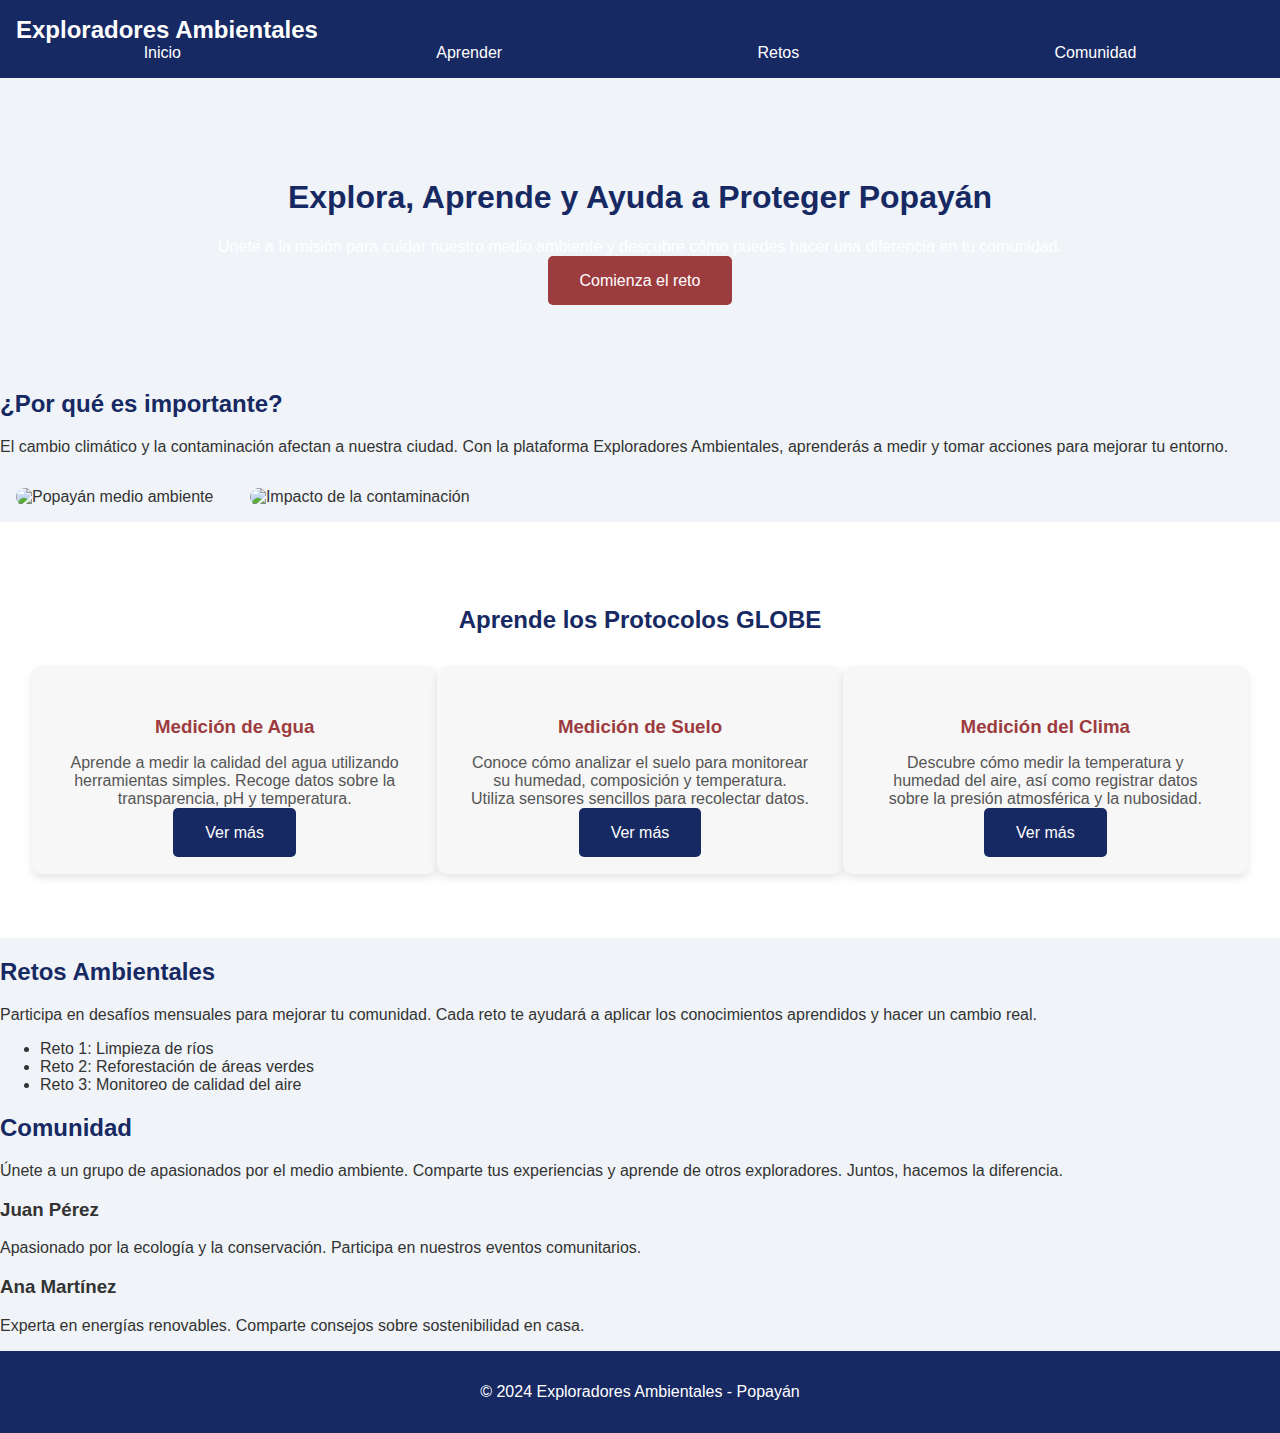
==== index.html @ 4fd50784 "Initial commit" ====
<!DOCTYPE html>
<html lang="es">
<head>
    <meta charset="UTF-8">
    <meta name="viewport" content="width=device-width, initial-scale=1.0">
    <meta name="description" content="Exploradores Ambientales - Ayuda a proteger el medio ambiente en Popayán">
    <title>Exploradores Ambientales</title>
    <link rel="stylesheet" href="styles.css">
</head>
<body>
    <header>
        <nav>
            <div class="logo">Exploradores Ambientales</div>
            <ul>
                <li><a href="#home">Inicio</a></li>
                <li><a href="#learn">Aprender</a></li>
                <li><a href="#challenges">Retos</a></li>
                <li><a href="#community">Comunidad</a></li>
            </ul>
        </nav>
    </header>

    <section id="home">
        <div class="hero">
            <h1>Explora, Aprende y Ayuda a Proteger Popayán</h1>
            <p>Únete a la misión para cuidar nuestro medio ambiente y descubre cómo puedes hacer una diferencia en tu comunidad.</p>
            <a href="#learn" class="cta-btn">Comienza el reto</a>
        </div>
    </section>

    <section id="about">
        <h2>¿Por qué es importante?</h2>
        <p>El cambio climático y la contaminación afectan a nuestra ciudad. Con la plataforma Exploradores Ambientales, aprenderás a medir y tomar acciones para mejorar tu entorno.</p>
        <div class="infographics">
            <img src="img/popayan.jpg" alt="Popayán medio ambiente">
            <img src="img/contaminacion.jpg" alt="Impacto de la contaminación">
        </div>
    </section>

    <section id="learn">
        <h2>Aprende los Protocolos GLOBE</h2>
        <div class="protocolos-container">
            <div class="protocolo-card">
                <h3>Medición de Agua</h3>
                <p>Aprende a medir la calidad del agua utilizando herramientas simples. Recoge datos sobre la transparencia, pH y temperatura.</p>
                <a href="#water" class="cta-btn">Ver más</a>
            </div>
            <div class="protocolo-card">
                <h3>Medición de Suelo</h3>
                <p>Conoce cómo analizar el suelo para monitorear su humedad, composición y temperatura. Utiliza sensores sencillos para recolectar datos.</p>
                <a href="#soil" class="cta-btn">Ver más</a>
            </div>
            <div class="protocolo-card">
                <h3>Medición del Clima</h3>
                <p>Descubre cómo medir la temperatura y humedad del aire, así como registrar datos sobre la presión atmosférica y la nubosidad.</p>
                <a href="#clima" class="cta-btn">Ver más</a>
            </div>
        </div>
    </section>

    <section id="challenges">
        <h2>Retos Ambientales</h2>
        <p>Participa en desafíos mensuales para mejorar tu comunidad. Cada reto te ayudará a aplicar los conocimientos aprendidos y hacer un cambio real.</p>
        <ul>
            <li>Reto 1: Limpieza de ríos</li>
            <li>Reto 2: Reforestación de áreas verdes</li>
            <li>Reto 3: Monitoreo de calidad del aire</li>
        </ul>
    </section>

    <section id="community">
        <h2>Comunidad</h2>
        <p>Únete a un grupo de apasionados por el medio ambiente. Comparte tus experiencias y aprende de otros exploradores. Juntos, hacemos la diferencia.</p>
        <div class="community-container">
            <div class="community-member">
                <h3>Juan Pérez</h3>
                <p>Apasionado por la ecología y la conservación. Participa en nuestros eventos comunitarios.</p>
            </div>
            <div class="community-member">
                <h3>Ana Martínez</h3>
                <p>Experta en energías renovables. Comparte consejos sobre sostenibilidad en casa.</p>
            </div>
        </div>
    </section>

    <footer>
        <p>&copy; 2024 Exploradores Ambientales - Popayán</p>
    </footer>
</body>
</html>
---- styles.css ----
body {
    font-family: Arial, sans-serif;
    margin: 0;
    padding: 0;
    background-color: #f0f4f8;
    color: #333;
}

header {
    background-color: #172963;
    color: white;
    padding: 1rem;
}

nav ul {
    list-style-type: none;
    margin: 0;
    padding: 0;
    display: flex;
    justify-content: space-around;
}

nav a {
    color: white;
    text-decoration: none;
}

.logo {
    font-size: 1.5rem;
    font-weight: bold;
}

.hero {
    background-image: url('img/hero-bg.jpg');
    background-size: cover;
    color: white;
    text-align: center;
    padding: 5rem 2rem;
}

.cta-btn {
    background-color: #9d3c3f;
    color: white;
    padding: 1rem 2rem;
    text-decoration: none;
    border-radius: 5px;
}

.cta-btn:hover {
    background-color: #e74c3c;
}

h1, h2 {
    color: #172963;
}

.infographics img {
    max-width: 45%;
    margin: 1rem;
    border-radius: 10px;
}

footer {
    background-color: #172963;
    color: white;
    text-align: center;
    padding: 1rem 0;
}

#learn {
    padding: 4rem 2rem;
    background-color: #fff;
    text-align: center;
}

.protocolos-container {
    display: flex;
    justify-content: space-around;
    margin-top: 2rem;
}

.protocolo-card {
    background-color: #f7f7f7;
    padding: 2rem;
    border-radius: 10px;
    box-shadow: 0 4px 8px rgba(0, 0, 0, 0.1);
    width: 30%;
}

.protocolo-card h3 {
    color: #9d3c3f;
    margin-bottom: 1rem;
}

.protocolo-card p {
    color: #555;
}

.protocolo-card .cta-btn {
    margin-top: 1rem;
    background-color: #172963;
}
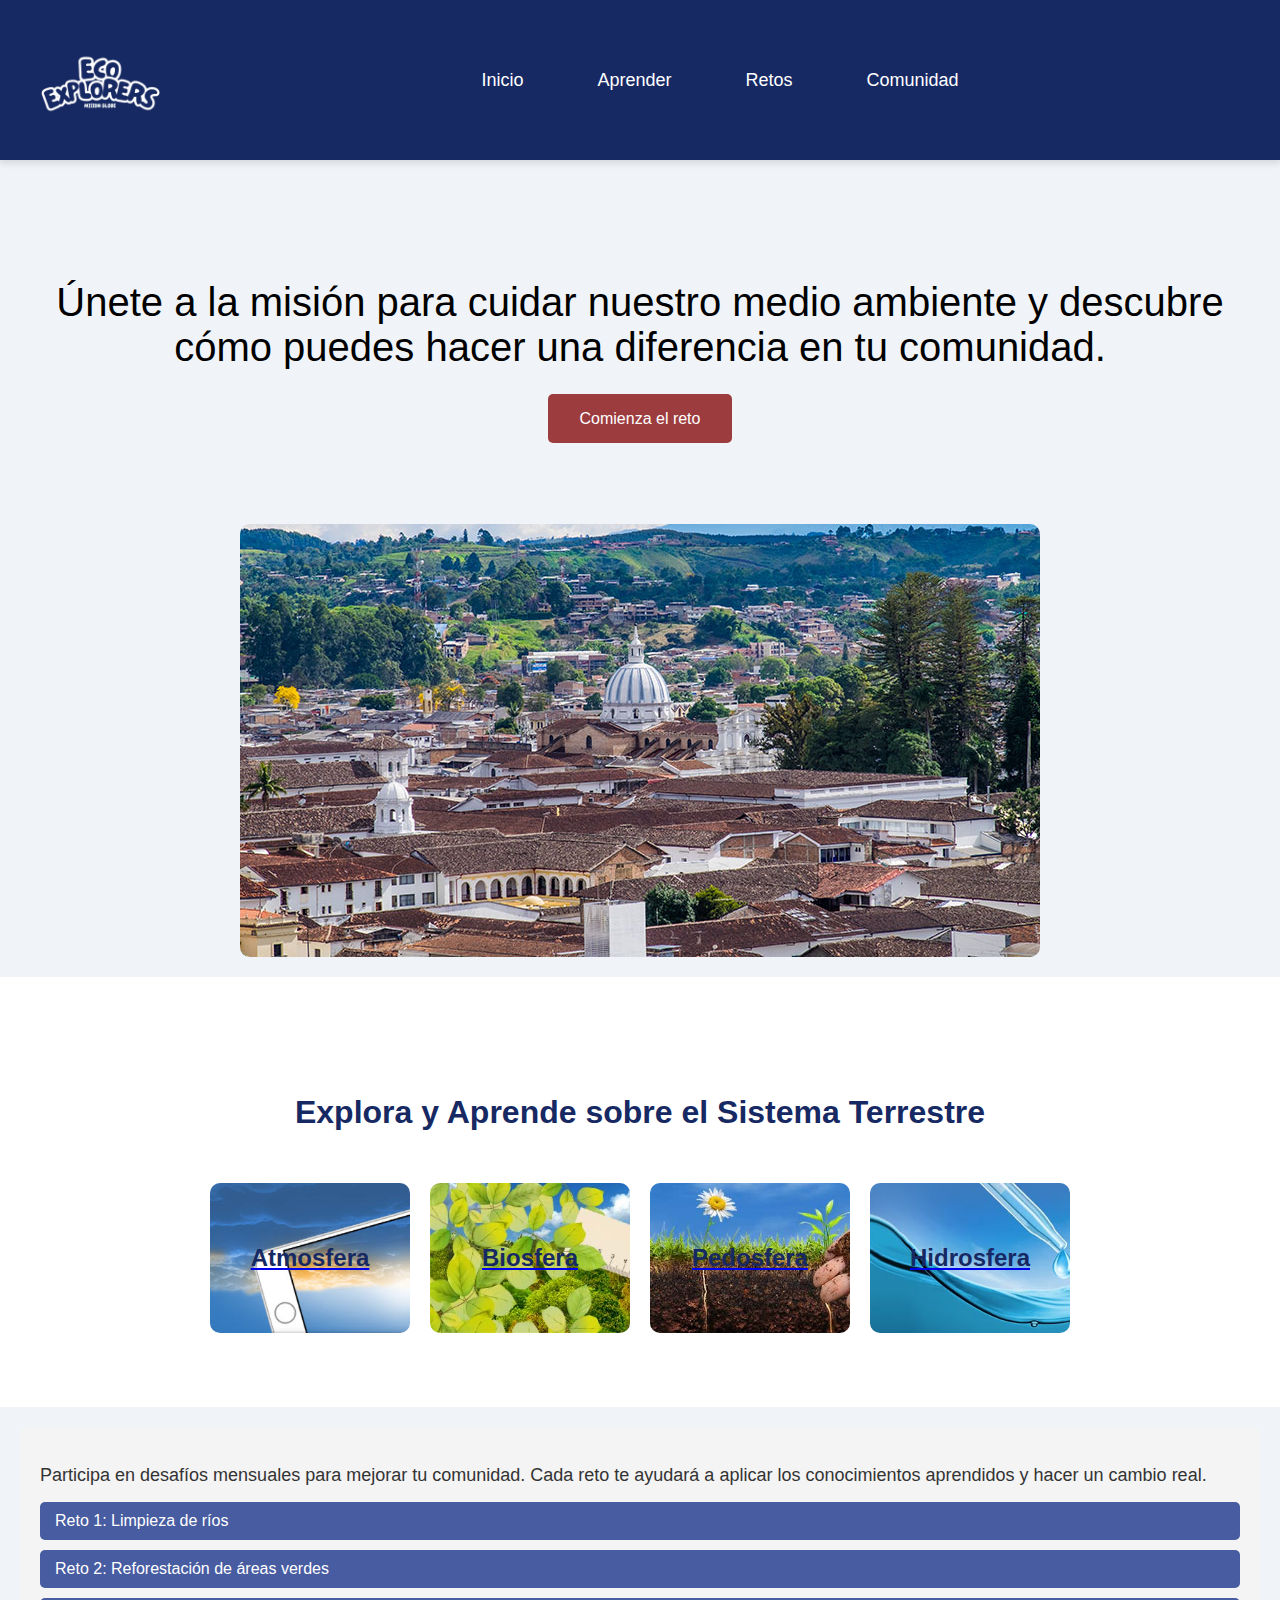
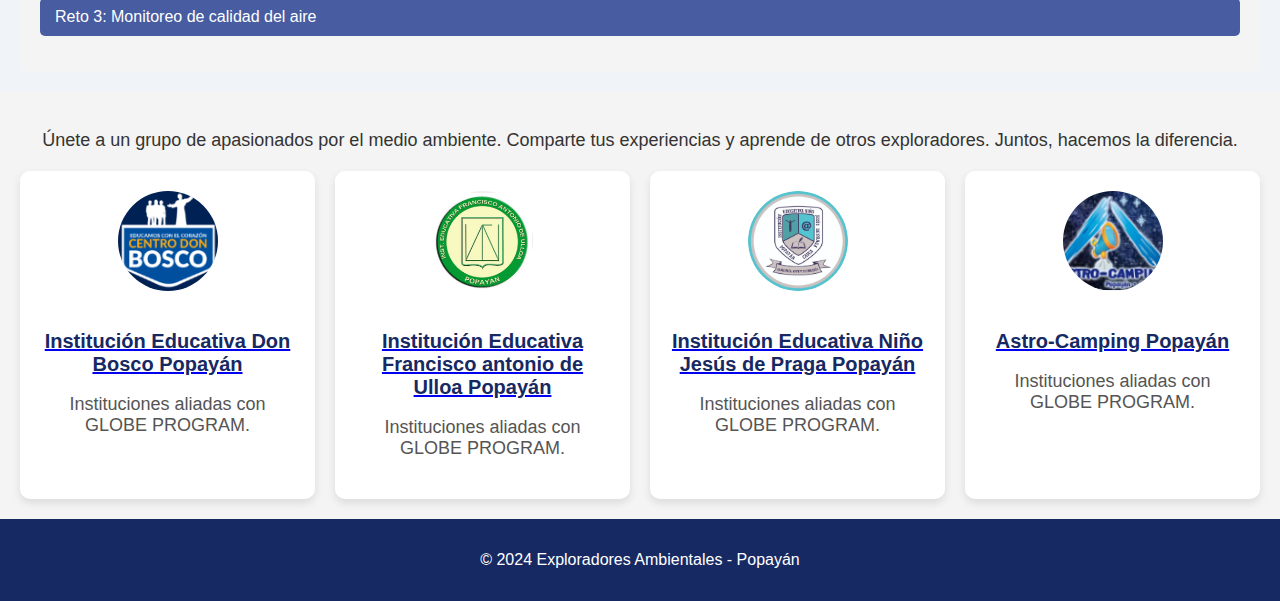
==== commit 3b068dbd: "primera carga proyecto" ====
--- a/index.html
+++ b/index.html
@@ -9,8 +9,8 @@
 </head>
 <body>
     <header>
+        <img id="logoEco" src="images/logo_ECO.png">
         <nav>
-            <div class="logo">Exploradores Ambientales</div>
             <ul>
                 <li><a href="#home">Inicio</a></li>
                 <li><a href="#learn">Aprender</a></li>
@@ -19,47 +19,51 @@
             </ul>
         </nav>
     </header>
+    
 
     <section id="home">
         <div class="hero">
-            <h1>Explora, Aprende y Ayuda a Proteger Popayán</h1>
-            <p>Únete a la misión para cuidar nuestro medio ambiente y descubre cómo puedes hacer una diferencia en tu comunidad.</p>
-            <a href="#learn" class="cta-btn">Comienza el reto</a>
+            <p id="pepe">Únete a la misión para cuidar nuestro medio ambiente y descubre cómo puedes hacer una diferencia en tu comunidad.</p>
+            <a href="html/login.html" class="cta-btn">Comienza el reto</a>
         </div>
     </section>
 
     <section id="about">
-        <h2>¿Por qué es importante?</h2>
-        <p>El cambio climático y la contaminación afectan a nuestra ciudad. Con la plataforma Exploradores Ambientales, aprenderás a medir y tomar acciones para mejorar tu entorno.</p>
         <div class="infographics">
-            <img src="img/popayan.jpg" alt="Popayán medio ambiente">
-            <img src="img/contaminacion.jpg" alt="Impacto de la contaminación">
+            <img src="images/popayan.jpg" alt="Popayán medio ambiente">
         </div>
     </section>
 
     <section id="learn">
-        <h2>Aprende los Protocolos GLOBE</h2>
         <div class="protocolos-container">
-            <div class="protocolo-card">
-                <h3>Medición de Agua</h3>
-                <p>Aprende a medir la calidad del agua utilizando herramientas simples. Recoge datos sobre la transparencia, pH y temperatura.</p>
-                <a href="#water" class="cta-btn">Ver más</a>
-            </div>
-            <div class="protocolo-card">
-                <h3>Medición de Suelo</h3>
-                <p>Conoce cómo analizar el suelo para monitorear su humedad, composición y temperatura. Utiliza sensores sencillos para recolectar datos.</p>
-                <a href="#soil" class="cta-btn">Ver más</a>
-            </div>
-            <div class="protocolo-card">
-                <h3>Medición del Clima</h3>
-                <p>Descubre cómo medir la temperatura y humedad del aire, así como registrar datos sobre la presión atmosférica y la nubosidad.</p>
-                <a href="#clima" class="cta-btn">Ver más</a>
+            <h1>Explora y Aprende sobre el Sistema Terrestre</h1>
+            <div class="ecosystem">
+                <a href="https://www.globe.gov/documents/348614/21e6c641-a471-4256-95ba-740743bb6fc3">
+                    <div class="ecosystem-box" id="atmosphere">
+                        <h2 id="atmo">Atmosfera</h2>
+                    </div>
+                </a>
+                <a href="https://www.globe.gov/documents/355050/0/Biosphere+Protocols+Introduction_PD.pdf/0860a5bc-e9d1-b3eb-6097-372c4770d498?t=1703613085970">
+                    <div class="ecosystem-box" id="biosphere">
+                        <h2 id="bio">Biosfera</h2>
+                    </div>
+                </a>
+                <a href="https://www.globe.gov/documents/352961/353769/Soil+protocols+Introduction.pdf/8de1fc2a-dc4e-41c5-a5d9-985865b0d67f?t=1638233015680">
+                    <div class="ecosystem-box" id="pedosphere">
+                        <h2 id="bio">Pedosfera</h2>
+                    </div>
+                </a>
+                <a href="https://www.globe.gov/documents/355050/0/Biosphere+Protocols+Introduction_PD.pdf/0860a5bc-e9d1-b3eb-6097-372c4770d498?t=1703613085970">
+                    <div class="ecosystem-box" id="hydrosphere">
+                        <h2 id="bio">Hidrosfera</h2>
+                    </div>
+                </a>
             </div>
         </div>
     </section>
 
     <section id="challenges">
-        <h2>Retos Ambientales</h2>
+        
         <p>Participa en desafíos mensuales para mejorar tu comunidad. Cada reto te ayudará a aplicar los conocimientos aprendidos y hacer un cambio real.</p>
         <ul>
             <li>Reto 1: Limpieza de ríos</li>
@@ -68,23 +72,71 @@
         </ul>
     </section>
 
+   
+
     <section id="community">
-        <h2>Comunidad</h2>
         <p>Únete a un grupo de apasionados por el medio ambiente. Comparte tus experiencias y aprende de otros exploradores. Juntos, hacemos la diferencia.</p>
+        
         <div class="community-container">
             <div class="community-member">
-                <h3>Juan Pérez</h3>
-                <p>Apasionado por la ecología y la conservación. Participa en nuestros eventos comunitarios.</p>
+                
+
+                <a href="https://www.globe.gov/web/instituci%C3%B3n-educativa-don-bosco-popay%C3%A1n">
+                    <div>
+                        <img src="images/logo_bosco.png" alt="Don bosco">
+                        <h3>Institución Educativa Don Bosco Popayán</h3>
+                       
+                    </div>
+                </a>
+                <p>Instituciones aliadas con GLOBE PROGRAM.</p>
             </div>
+            
             <div class="community-member">
-                <h3>Ana Martínez</h3>
-                <p>Experta en energías renovables. Comparte consejos sobre sostenibilidad en casa.</p>
+               
+                <a href="https://www.globe.gov/web/instituci%C3%B3n-educativa-francisco-antonio-de-ulloa">
+                    <div>
+                        <img src="images/logo_ulloa.PNG" alt="Ulloa">
+                        <h3>Institución Educativa Francisco antonio de Ulloa Popayán</h3>
+                        
+                    </div>
+                </a>
+                <p>Instituciones aliadas con GLOBE PROGRAM.</p>
+            </div>
+
+            <div class="community-member">
+               
+              
+                <a href="https://www.globe.gov/web/instituci%C3%B3n-educativa-ni%C3%B1o-jes%C3%BAs-de-praga-glidhd99">
+                    <div>
+                        <img src="images/logo_praga.jpeg" alt="Don bosco">
+                        <h3>Institución Educativa Niño Jesús de Praga Popayán</h3>
+                    </div>
+                </a>
+                <p>Instituciones aliadas con GLOBE PROGRAM.</p>
+            </div>
+
+            <div class="community-member">
+               
+               
+                <a href="https://www.globe.gov/web/astro-camping">
+                    <div>
+                        <img src="images/logo_astro.PNG" alt="Don bosco">
+                        <h3>Astro-Camping Popayán</h3>
+                    </div>
+                </a>
+                <p>Instituciones aliadas con GLOBE PROGRAM.</p>
             </div>
         </div>
     </section>
+    
+
+
+
 
     <footer>
         <p>&copy; 2024 Exploradores Ambientales - Popayán</p>
     </footer>
+
+    <script src="script.js"></script>
 </body>
 </html>
--- a/styles.css
+++ b/styles.css
@@ -7,9 +7,22 @@
 }
 
 header {
-    background-color: #172963;
-    color: white;
-    padding: 1rem;
+    background-color: #158b46;
+    color: white;
+    padding: 3rem;
+    min-height: 40px;
+    display: flex; /* Usar flexbox para el header */
+    justify-content: center; /* Centrar contenido horizontalmente */
+    align-items: center; /* Centrar verticalmente si hay más contenido */
+}
+
+nav {
+    width: 100%; /* Asegurar que el nav ocupa el 100% del ancho */
+}
+#logoEco{
+    height: 120px; /* Ajustar la altura del logo según sea necesario */
+    margin-left: 40px; /* Ajustar este valor para separar del borde izquierdo */
+    margin-right: auto; /* Empujar el logo hacia la derecha */
 }
 
 nav ul {
@@ -17,14 +30,30 @@
     margin: 0;
     padding: 0;
     display: flex;
-    justify-content: space-around;
-}
-
+    justify-content: center; /* Centrar los elementos dentro de ul */
+    align-items: center; /* Alinear verticalmente los elementos */
+}
+
+nav ul li {
+    margin: 0 15px; /* Ajustar márgenes según sea necesario */
+}
+
+#about {
+    text-align: center; /* Centrar horizontalmente el contenido */
+}
+
+.infographics img {
+    max-width: 100%; /* Hacer que la imagen sea responsiva */
+    height: auto; /* Mantener la proporción de la imagen */
+}
 nav a {
     color: white;
     text-decoration: none;
 }
-
+#pepe{
+    color: black;
+    font-size:2.5rem ;
+}
 .logo {
     font-size: 1.5rem;
     font-weight: bold;
@@ -55,7 +84,8 @@
 }
 
 .infographics img {
-    max-width: 45%;
+    max-width: 100%;
+    height: auto;
     margin: 1rem;
     border-radius: 10px;
 }
@@ -66,6 +96,7 @@
     text-align: center;
     padding: 1rem 0;
 }
+
 
 #learn {
     padding: 4rem 2rem;
@@ -75,29 +106,219 @@
 
 .protocolos-container {
     display: flex;
-    justify-content: space-around;
+    flex-direction: column;
+    align-items: center;
     margin-top: 2rem;
 }
 
-.protocolo-card {
-    background-color: #f7f7f7;
-    padding: 2rem;
+.ecosystem {
+    display: flex;
+    flex-wrap: wrap;
+    justify-content: center;
+    margin-top: 20px;
+}
+
+.ecosystem-box {
+    background-color: rgba(255, 255, 255, 0.8);
     border-radius: 10px;
-    box-shadow: 0 4px 8px rgba(0, 0, 0, 0.1);
-    width: 30%;
-}
-
-.protocolo-card h3 {
-    color: #9d3c3f;
-    margin-bottom: 1rem;
-}
-
-.protocolo-card p {
-    color: #555;
-}
-
-.protocolo-card .cta-btn {
-    margin-top: 1rem;
-    background-color: #172963;
-}
-
+    width: 200px;
+    height: 150px;
+    display: flex;
+    align-items: center;
+    justify-content: center;
+    margin: 10px;
+    text-align: center;
+    color: #333;
+    text-decoration: none;
+    transition: transform 0.3s;
+}
+
+.ecosystem-box:hover {
+    transform: scale(1.05);
+}
+
+#atmosphere {
+    background-image: url('images/collage_atmosphere.jpg');
+    background-size: cover;
+}
+
+#biosphere {
+    background-image: url('images/collage_biosphere.jpg');
+    background-size: cover;
+}
+
+#pedosphere {
+    background-image: url('images/collage_pedosphere.jpg');
+    background-size: cover;
+}
+
+#hydrosphere {
+    background-image: url('images/collage_hydrosphere.jpg');
+    background-size: cover;
+}
+
+
+/* Media Queries para responsividad */
+@media (max-width: 768px) {
+    nav ul {
+        flex-direction: column;
+        align-items: center;
+    }
+
+    .ecosystem {
+        flex-direction: column;
+    }
+
+    .ecosystem-box {
+        width: 90%;
+        margin: 10px 0;
+    }
+}
+
+@media (max-width: 480px) {
+    .hero {
+        padding: 3rem 1rem;
+    }
+
+    h1 {
+        font-size: 1.8rem;
+    }
+
+    .cta-btn {
+        padding: 0.8rem 1.5rem;
+    }
+}
+
+
+
+
+
+
+
+#challenges {
+    background-color: #f4f4f4; /* Color de fondo de la sección */
+    padding: 20px; /* Espaciado interno */
+    border-radius: 8px; /* Bordes redondeados */
+    margin: 20px; /* Margen exterior */
+}
+
+#challenges p {
+    font-size: 18px; /* Tamaño de fuente para el párrafo */
+    margin-bottom: 15px; /* Espacio debajo del párrafo */
+}
+
+#challenges ul {
+    list-style-type: none; /* Eliminar viñetas de la lista */
+    padding: 0; /* Sin padding */
+}
+
+#challenges li {
+    background-color: #475ca1; /* Color de fondo para cada reto */
+    color: #ffffff; /* Color del texto */
+    padding: 10px 15px; /* Espaciado interno alrededor del texto */
+    margin-bottom: 10px; /* Espaciado entre los retos */
+    border-radius: 5px; /* Bordes redondeados */
+    transition: background-color 0.3s; /* Efecto de transición */
+}
+
+#challenges li:hover {
+    background-color: #158b46; /* Color de fondo al pasar el ratón */
+}
+
+
+#community {
+    background-color: #f4f4f4; /* Fondo claro para la sección */
+    padding: 20px; /* Espaciado interno */
+    text-align: center; /* Centrar texto */
+}
+
+#community p {
+    font-size: 18px; /* Tamaño del texto para el párrafo principal */
+    margin-bottom: 20px; /* Espaciado debajo del párrafo */
+}
+
+.community-container {
+    display: grid; /* Usar CSS Grid para distribuir las cards */
+    grid-template-columns: repeat(4, 1fr); /* Crear 4 columnas iguales */
+    gap: 20px; /* Espaciado entre las tarjetas */
+    margin-top: 20px; /* Margen superior para separar del texto */
+}
+
+.community-member {
+    background-color: #ffffff; /* Fondo blanco para las tarjetas */
+    border-radius: 10px; /* Bordes redondeados */
+    box-shadow: 0 4px 8px rgba(0, 0, 0, 0.1); /* Sombra suave para las tarjetas */
+    padding: 20px; /* Espaciado interno */
+    text-align: center; /* Centrar el contenido de las tarjetas */
+    transition: transform 0.3s ease; /* Efecto de transición para el hover */
+}
+
+.community-member:hover {
+    transform: translateY(-10px); /* Mover ligeramente la tarjeta al pasar el ratón */
+}
+
+.community-member img {
+    width: 100px; /* Ancho fijo para la imagen */
+    height: 100px; /* Altura fija para la imagen */
+    border-radius: 50%; /* Hacer la imagen circular */
+    object-fit: cover; /* Ajustar la imagen para que cubra completamente */
+    margin-bottom: 15px; /* Espacio debajo de la imagen */
+}
+
+.community-member h3 {
+    font-size: 20px; /* Tamaño del texto para el nombre */
+    color: #172963; /* Color del texto */
+    margin-bottom: 10px; /* Espacio debajo del nombre */
+}
+
+.community-member p {
+    font-size: 16px; /* Tamaño del texto para la descripción */
+    color: #555; /* Color gris suave para la descripción */
+    margin-bottom: 0; /* Sin margen inferior */
+}
+
+
+
+/* Estilos para el Header */
+header {
+    background-color: #172963; /* Fondo oscuro para el header */
+    padding: 20px 0; /* Espaciado superior e inferior */
+    box-shadow: 0 4px 6px rgba(0, 0, 0, 0.1); /* Sombra suave para el header */
+}
+
+/* Estilos para la navegación */
+nav ul {
+    list-style: none; /* Eliminar viñetas de la lista */
+    display: flex; /* Disposición horizontal */
+    justify-content: center; /* Centrar los elementos */
+    padding: 0; /* Sin padding */
+    margin: 0; /* Sin margen */
+}
+
+nav ul li {
+    margin: 0 15px; /* Separación entre los enlaces */
+}
+
+/* Estilos para los enlaces */
+nav ul li a {
+    color: #ffffff; /* Color blanco para el texto */
+    font-size: 18px; /* Tamaño de fuente */
+    text-decoration: none; /* Eliminar subrayado */
+    padding: 10px 20px; /* Espaciado interno para hacer el botón más grande */
+    border: 2px solid transparent; /* Borde inicial transparente */
+    border-radius: 8px; /* Bordes redondeados */
+    transition: background-color 0.3s ease, color 0.3s ease, border-color 0.3s ease; /* Transición suave para el hover */
+}
+
+/* Efecto de Hover */
+nav ul li a:hover {
+    background-color: #158b46; /* Fondo cambia a color oscuro en hover */
+    color: #ffffff; /* Mantener el texto blanco al hacer hover */
+    border-color: #158b46; /* Cambiar el borde al hacer hover */
+    box-shadow: 0 4px 10px rgba(0, 0, 0, 0.2); /* Sombra para dar efecto de elevación */
+}
+
+/* Efecto de elevación en hover */
+nav ul li a:hover {
+    transform: translateY(-3px); /* Mover el enlace ligeramente hacia arriba */
+}
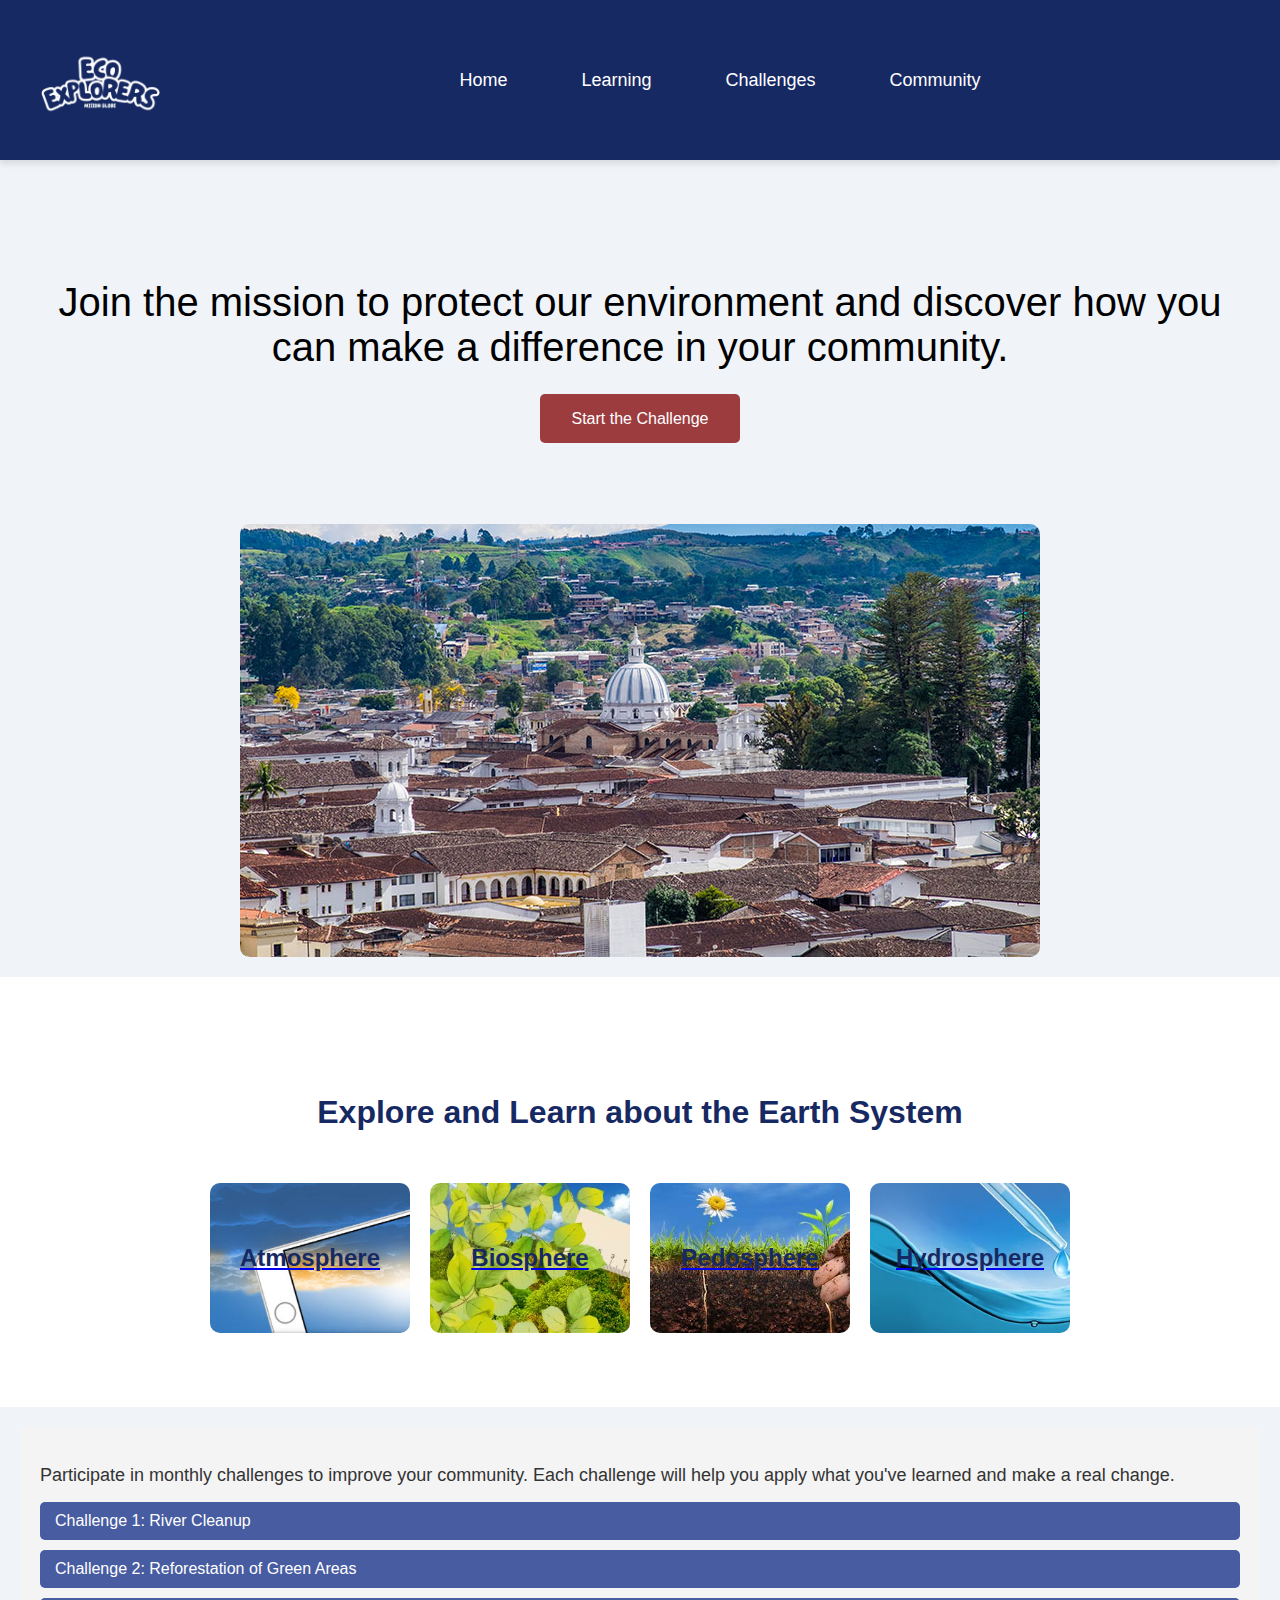
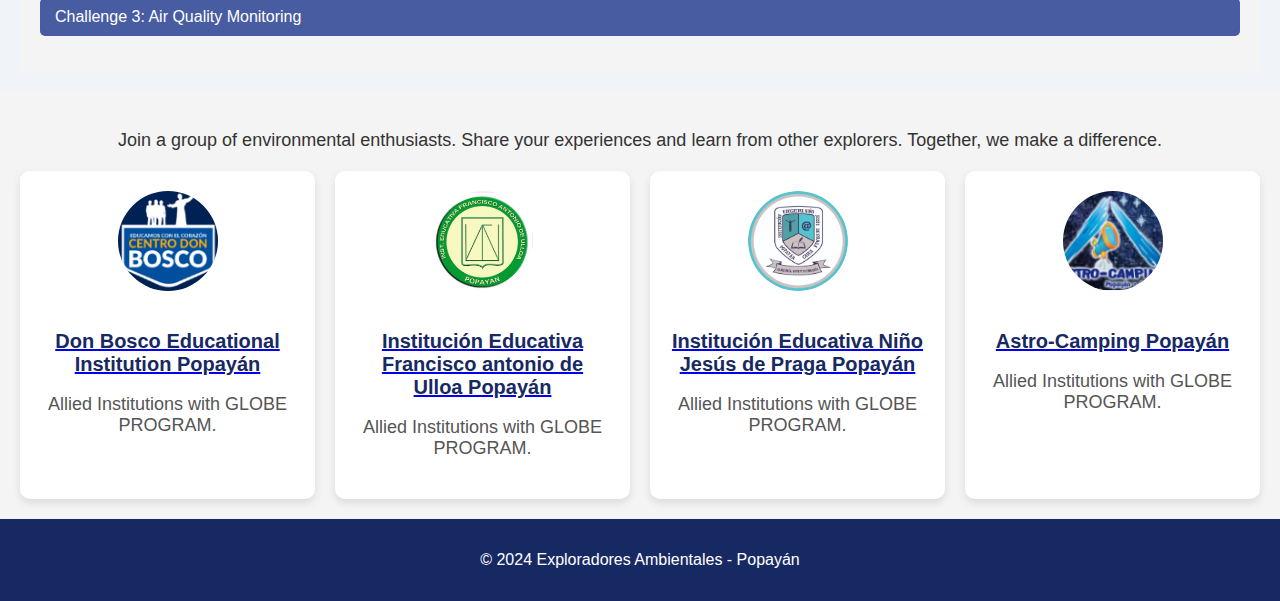
==== commit c2cbaceb: "pagina en ingles" ====
--- a/index.html
+++ b/index.html
@@ -12,10 +12,10 @@
         <img id="logoEco" src="images/logo_ECO.png">
         <nav>
             <ul>
-                <li><a href="#home">Inicio</a></li>
-                <li><a href="#learn">Aprender</a></li>
-                <li><a href="#challenges">Retos</a></li>
-                <li><a href="#community">Comunidad</a></li>
+                <li><a href="#home">Home</a></li>
+                <li><a href="#learn">Learning</a></li>
+                <li><a href="#challenges">Challenges</a></li>
+                <li><a href="#community">Community</a></li>
             </ul>
         </nav>
     </header>
@@ -23,8 +23,8 @@
 
     <section id="home">
         <div class="hero">
-            <p id="pepe">Únete a la misión para cuidar nuestro medio ambiente y descubre cómo puedes hacer una diferencia en tu comunidad.</p>
-            <a href="html/login.html" class="cta-btn">Comienza el reto</a>
+            <p id="pepe">Join the mission to protect our environment and discover how you can make a difference in your community.</p>
+            <a href="html/login.html" class="cta-btn">Start the Challenge</a>
         </div>
     </section>
 
@@ -36,26 +36,26 @@
 
     <section id="learn">
         <div class="protocolos-container">
-            <h1>Explora y Aprende sobre el Sistema Terrestre</h1>
+            <h1>Explore and Learn about the Earth System</h1>
             <div class="ecosystem">
                 <a href="https://www.globe.gov/documents/348614/21e6c641-a471-4256-95ba-740743bb6fc3">
                     <div class="ecosystem-box" id="atmosphere">
-                        <h2 id="atmo">Atmosfera</h2>
+                        <h2 id="atmo">Atmosphere</h2>
                     </div>
                 </a>
                 <a href="https://www.globe.gov/documents/355050/0/Biosphere+Protocols+Introduction_PD.pdf/0860a5bc-e9d1-b3eb-6097-372c4770d498?t=1703613085970">
                     <div class="ecosystem-box" id="biosphere">
-                        <h2 id="bio">Biosfera</h2>
+                        <h2 id="bio">Biosphere</h2>
                     </div>
                 </a>
                 <a href="https://www.globe.gov/documents/352961/353769/Soil+protocols+Introduction.pdf/8de1fc2a-dc4e-41c5-a5d9-985865b0d67f?t=1638233015680">
                     <div class="ecosystem-box" id="pedosphere">
-                        <h2 id="bio">Pedosfera</h2>
+                        <h2 id="bio">Pedosphere</h2>
                     </div>
                 </a>
                 <a href="https://www.globe.gov/documents/355050/0/Biosphere+Protocols+Introduction_PD.pdf/0860a5bc-e9d1-b3eb-6097-372c4770d498?t=1703613085970">
                     <div class="ecosystem-box" id="hydrosphere">
-                        <h2 id="bio">Hidrosfera</h2>
+                        <h2 id="bio">Hydrosphere</h2>
                     </div>
                 </a>
             </div>
@@ -64,18 +64,18 @@
 
     <section id="challenges">
         
-        <p>Participa en desafíos mensuales para mejorar tu comunidad. Cada reto te ayudará a aplicar los conocimientos aprendidos y hacer un cambio real.</p>
+        <p>Participate in monthly challenges to improve your community. Each challenge will help you apply what you've learned and make a real change.</p>
         <ul>
-            <li>Reto 1: Limpieza de ríos</li>
-            <li>Reto 2: Reforestación de áreas verdes</li>
-            <li>Reto 3: Monitoreo de calidad del aire</li>
+            <li>Challenge 1: River Cleanup</li>
+            <li>Challenge 2: Reforestation of Green Areas</li>
+            <li>Challenge 3: Air Quality Monitoring</li>
         </ul>
     </section>
 
    
 
     <section id="community">
-        <p>Únete a un grupo de apasionados por el medio ambiente. Comparte tus experiencias y aprende de otros exploradores. Juntos, hacemos la diferencia.</p>
+        <p>Join a group of environmental enthusiasts. Share your experiences and learn from other explorers. Together, we make a difference.</p>
         
         <div class="community-container">
             <div class="community-member">
@@ -84,11 +84,11 @@
                 <a href="https://www.globe.gov/web/instituci%C3%B3n-educativa-don-bosco-popay%C3%A1n">
                     <div>
                         <img src="images/logo_bosco.png" alt="Don bosco">
-                        <h3>Institución Educativa Don Bosco Popayán</h3>
+                        <h3>Don Bosco Educational Institution Popayán</h3>
                        
                     </div>
                 </a>
-                <p>Instituciones aliadas con GLOBE PROGRAM.</p>
+                <p>Allied Institutions with GLOBE PROGRAM.</p>
             </div>
             
             <div class="community-member">
@@ -100,7 +100,7 @@
                         
                     </div>
                 </a>
-                <p>Instituciones aliadas con GLOBE PROGRAM.</p>
+                <p>Allied Institutions with GLOBE PROGRAM.</p>
             </div>
 
             <div class="community-member">
@@ -112,7 +112,7 @@
                         <h3>Institución Educativa Niño Jesús de Praga Popayán</h3>
                     </div>
                 </a>
-                <p>Instituciones aliadas con GLOBE PROGRAM.</p>
+                <p>Allied Institutions with GLOBE PROGRAM.</p>
             </div>
 
             <div class="community-member">
@@ -124,7 +124,7 @@
                         <h3>Astro-Camping Popayán</h3>
                     </div>
                 </a>
-                <p>Instituciones aliadas con GLOBE PROGRAM.</p>
+                <p>Allied Institutions with GLOBE PROGRAM.</p>
             </div>
         </div>
     </section>
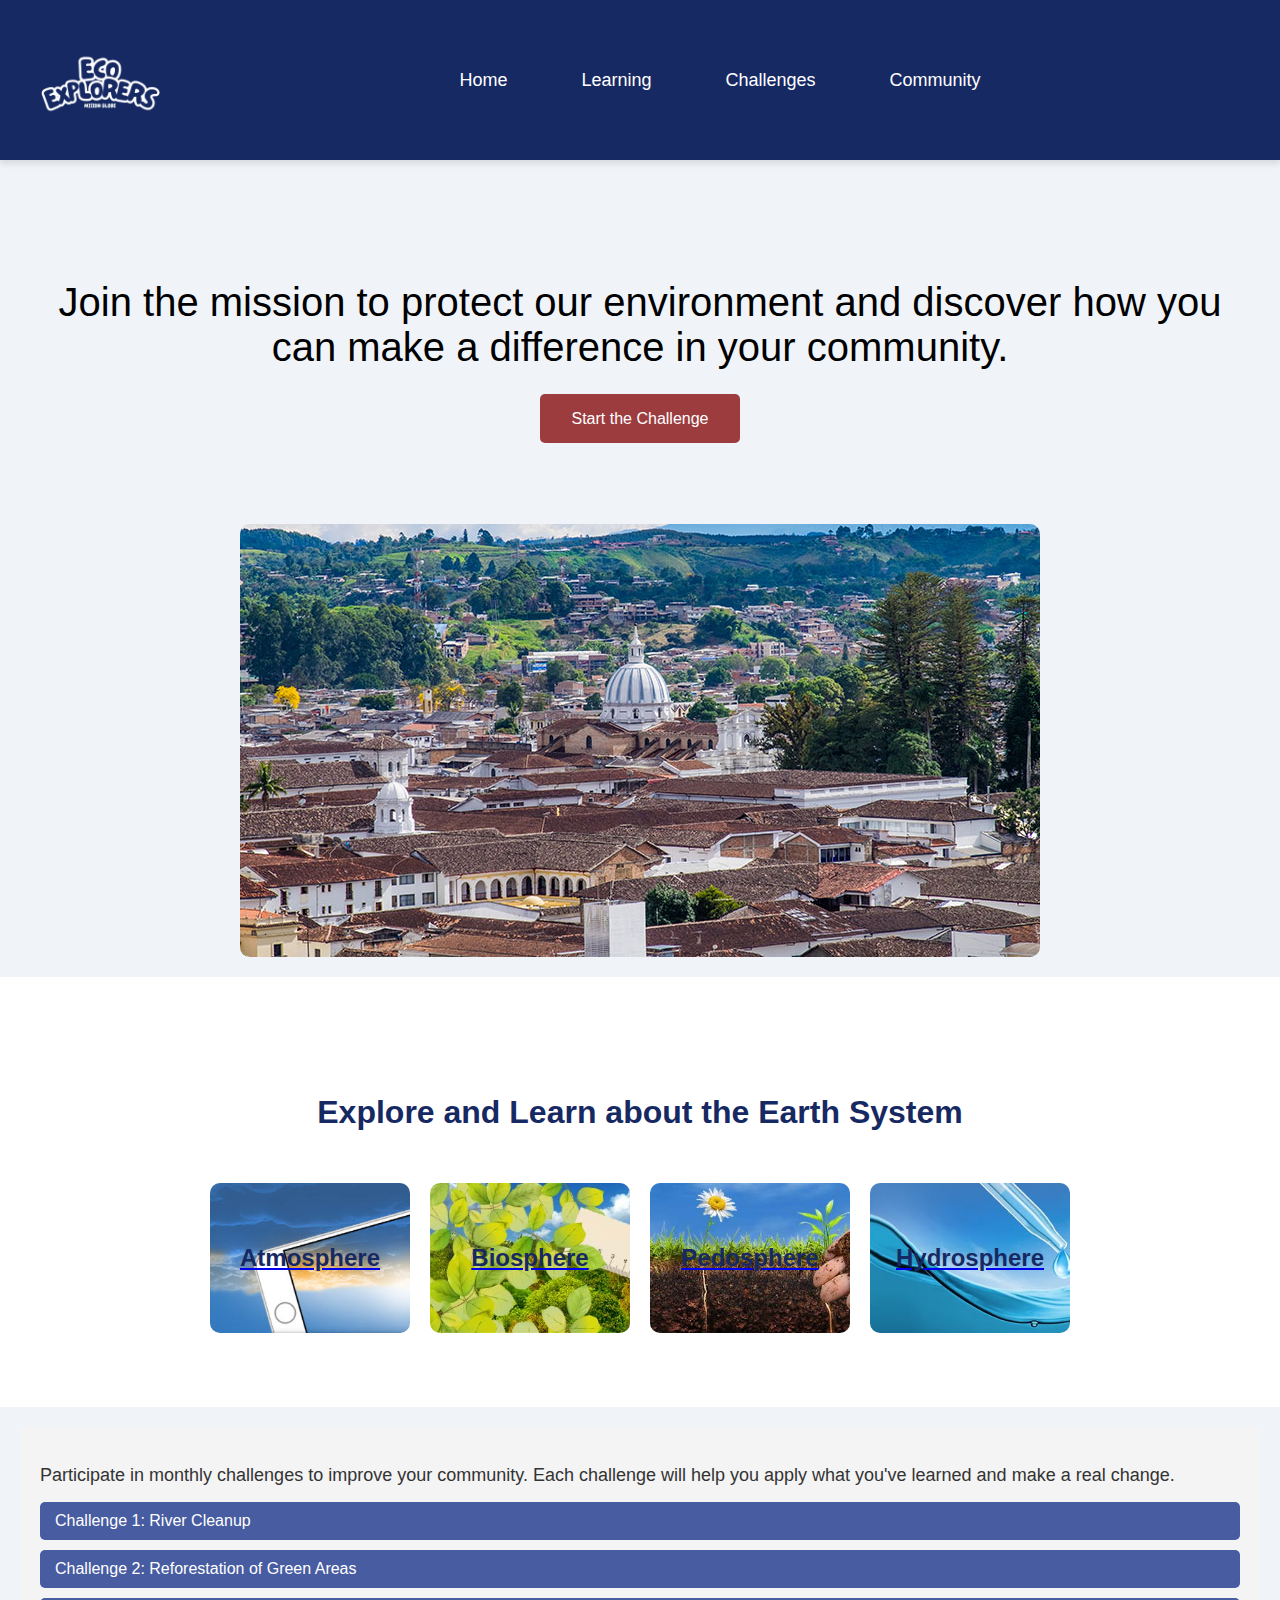
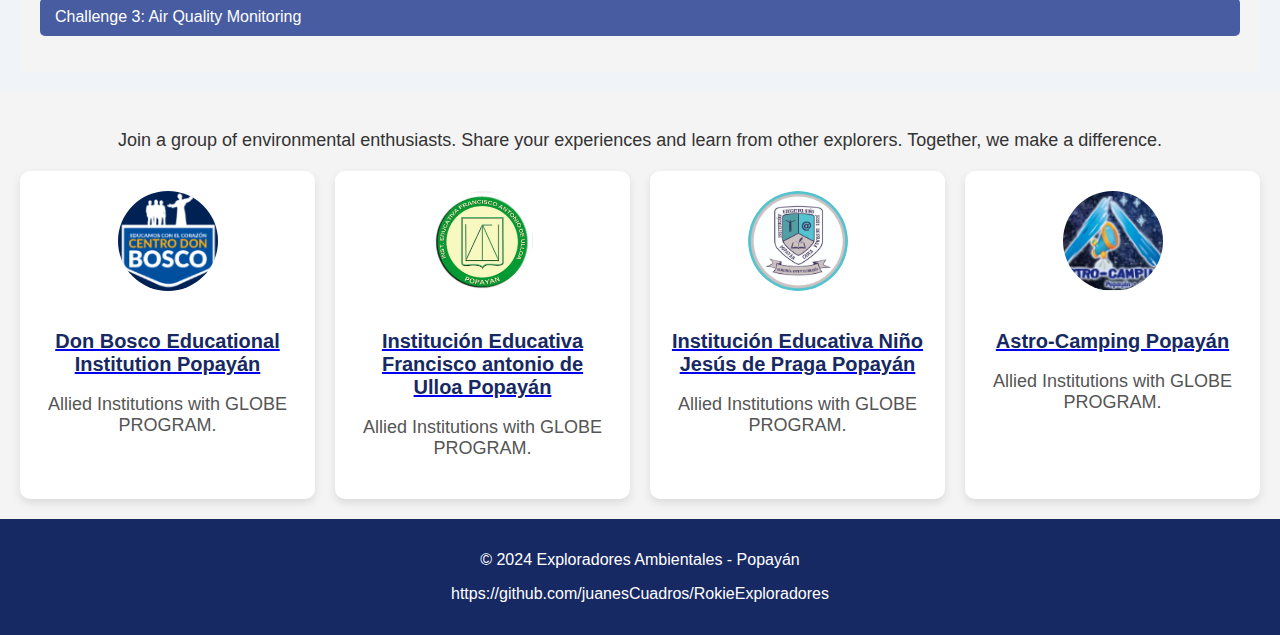
==== commit 318d1887: "Update index.html" ====
--- a/index.html
+++ b/index.html
@@ -135,6 +135,7 @@
 
     <footer>
         <p>&copy; 2024 Exploradores Ambientales - Popayán</p>
+        <p>https://github.com/juanesCuadros/RokieExploradores</p>
     </footer>
 
     <script src="script.js"></script>
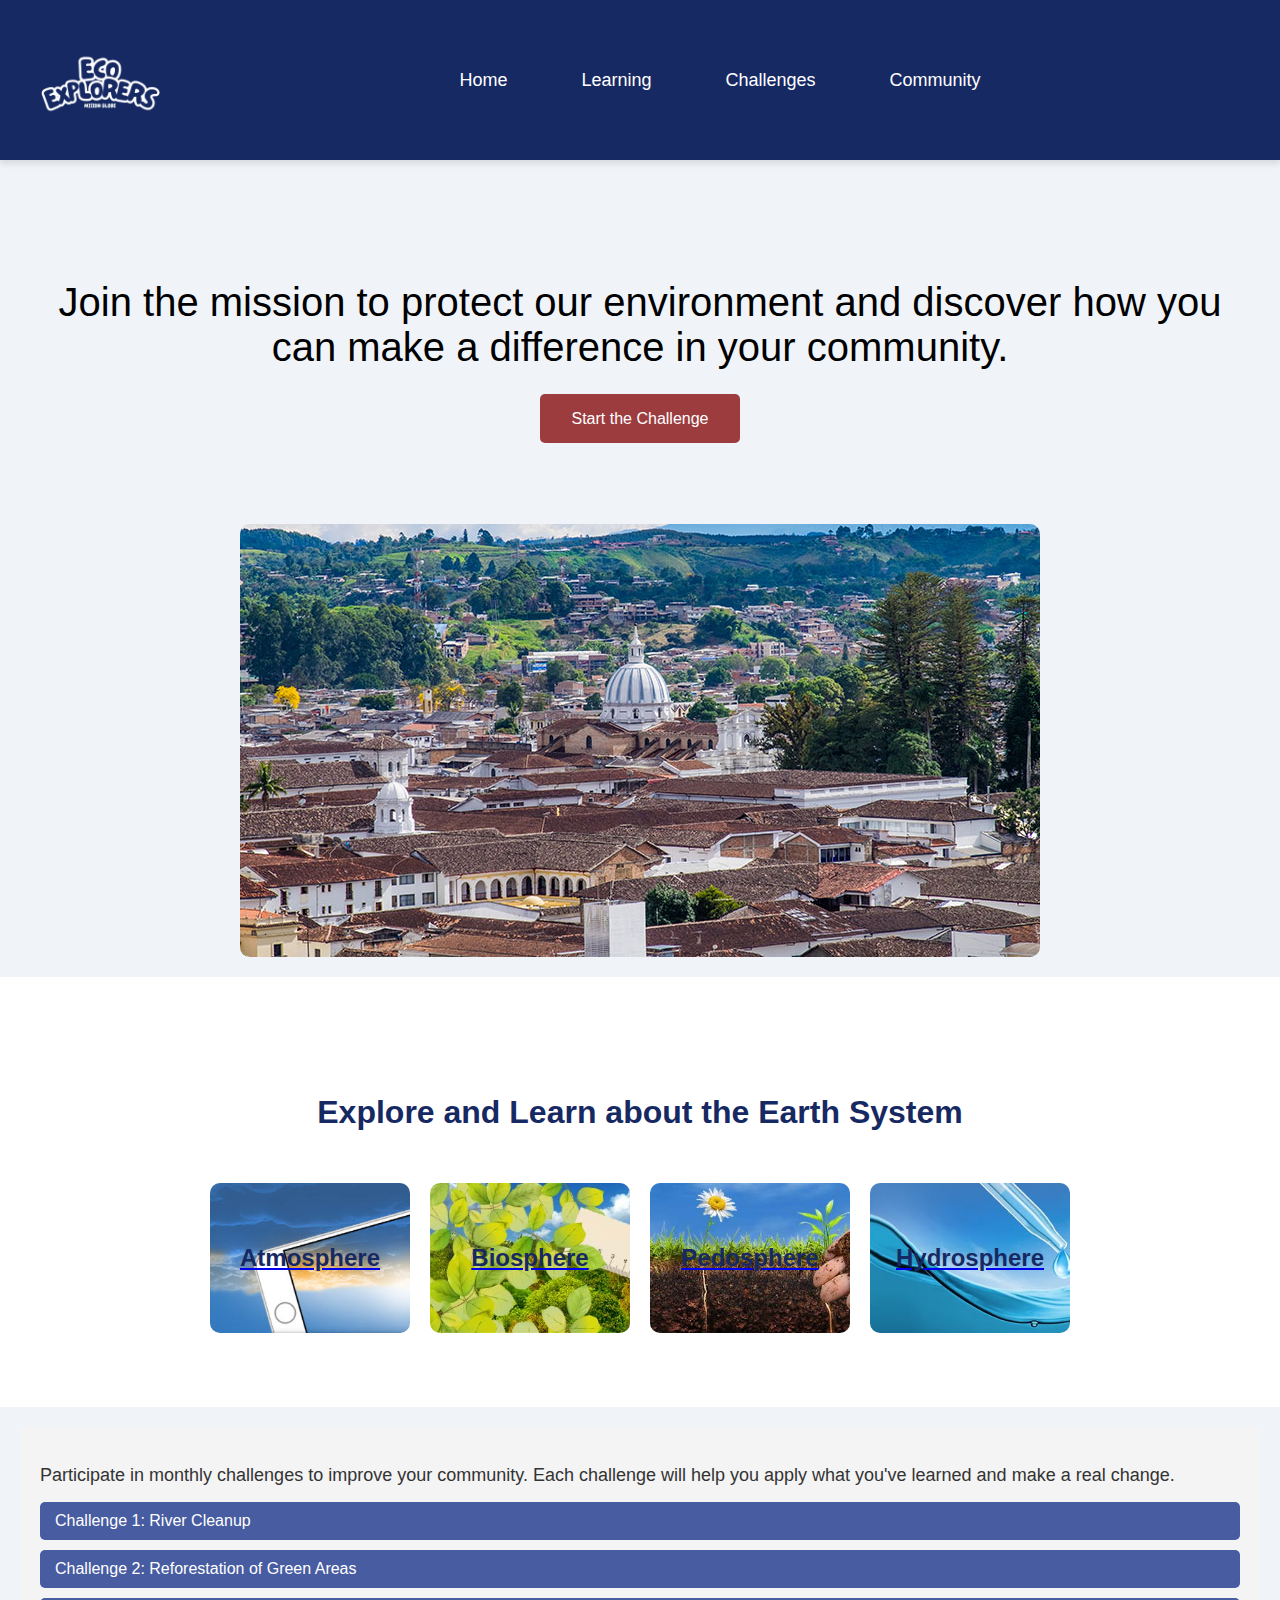
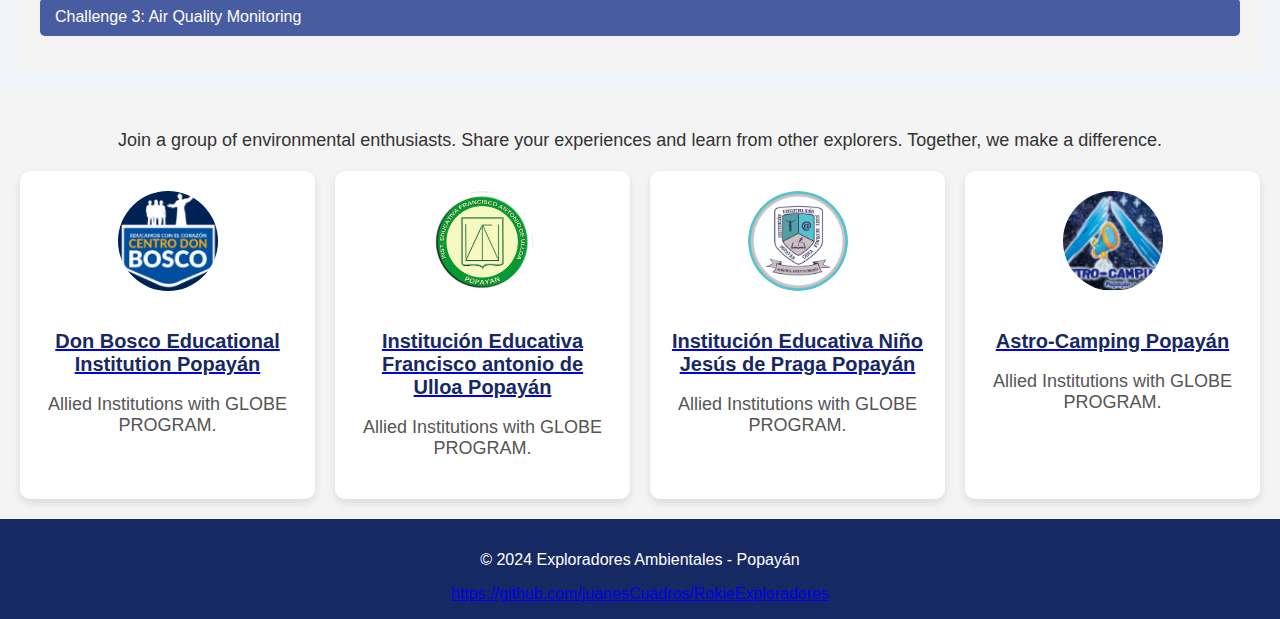
==== commit 51a450d7: "Update index.html" ====
--- a/index.html
+++ b/index.html
@@ -135,7 +135,7 @@
 
     <footer>
         <p>&copy; 2024 Exploradores Ambientales - Popayán</p>
-        <p>https://github.com/juanesCuadros/RokieExploradores</p>
+        <a href="URL"> https://github.com/juanesCuadros/RokieExploradores</a>
     </footer>
 
     <script src="script.js"></script>
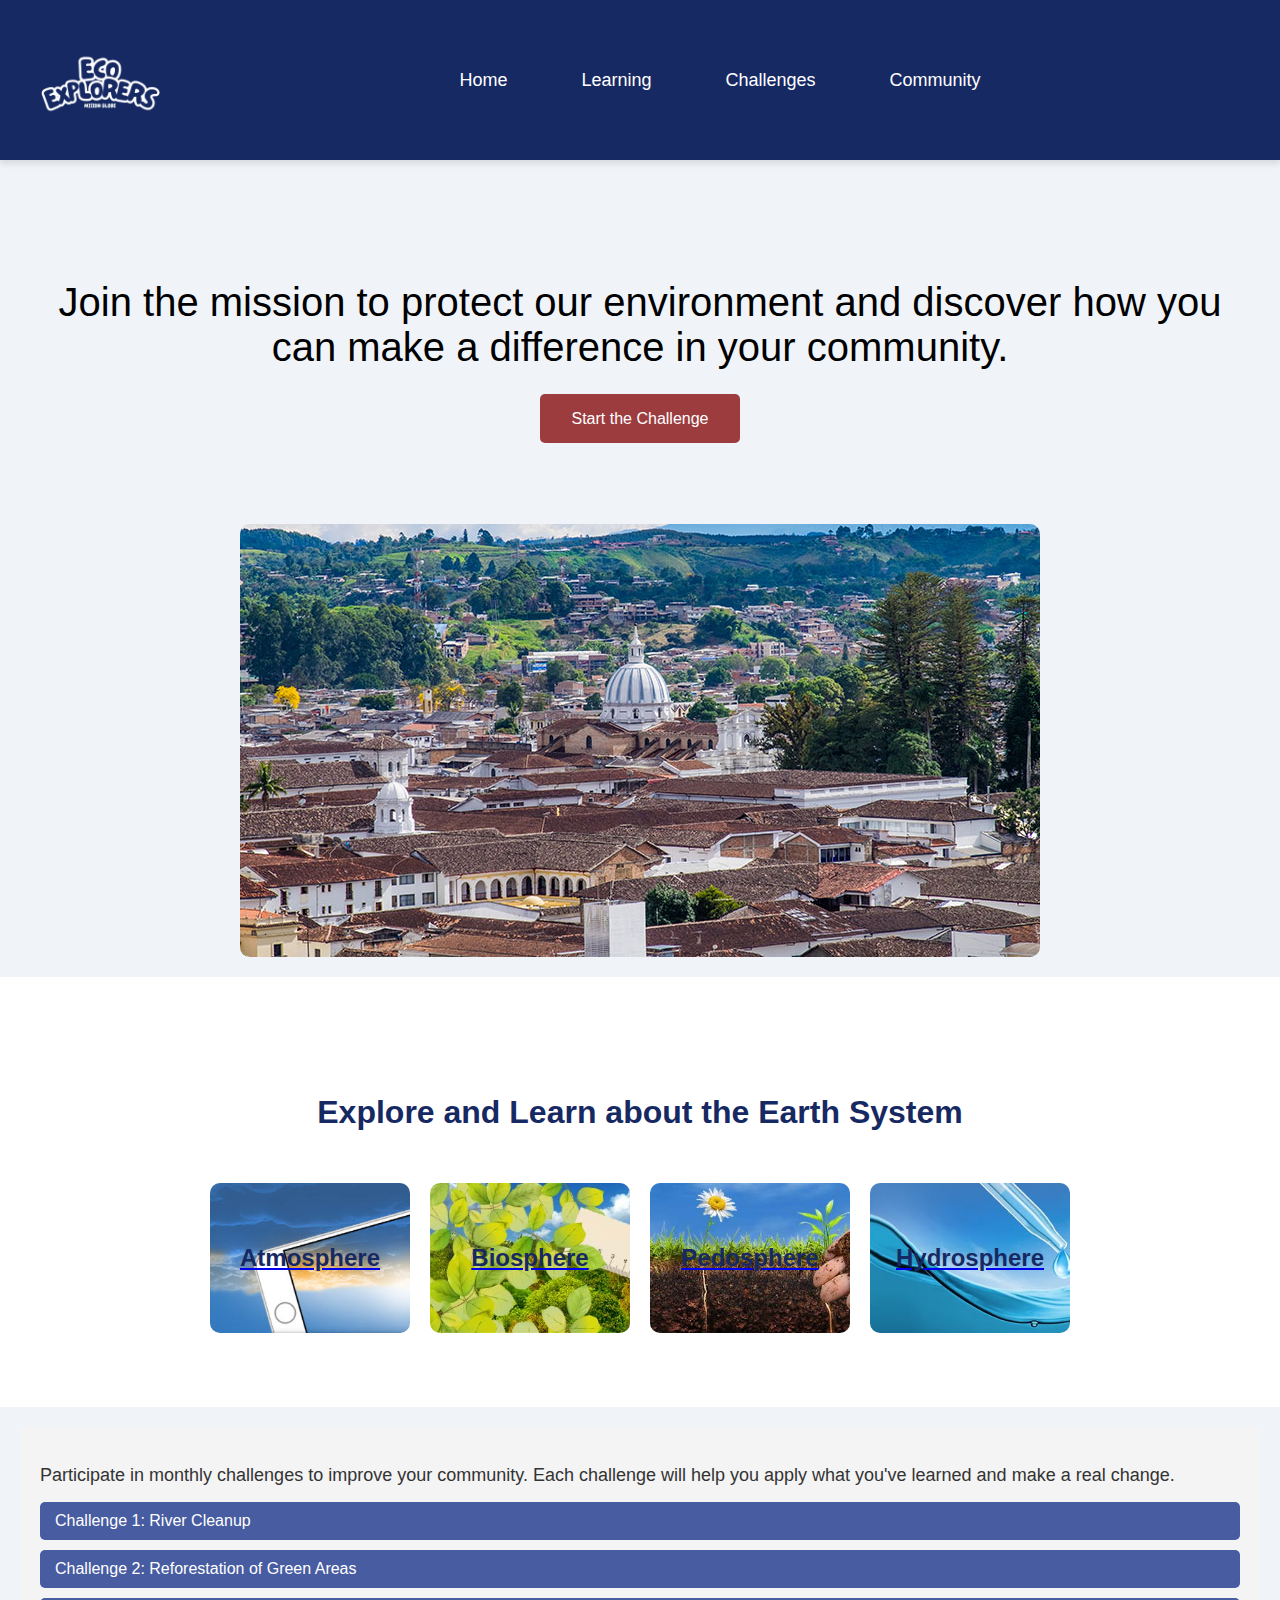
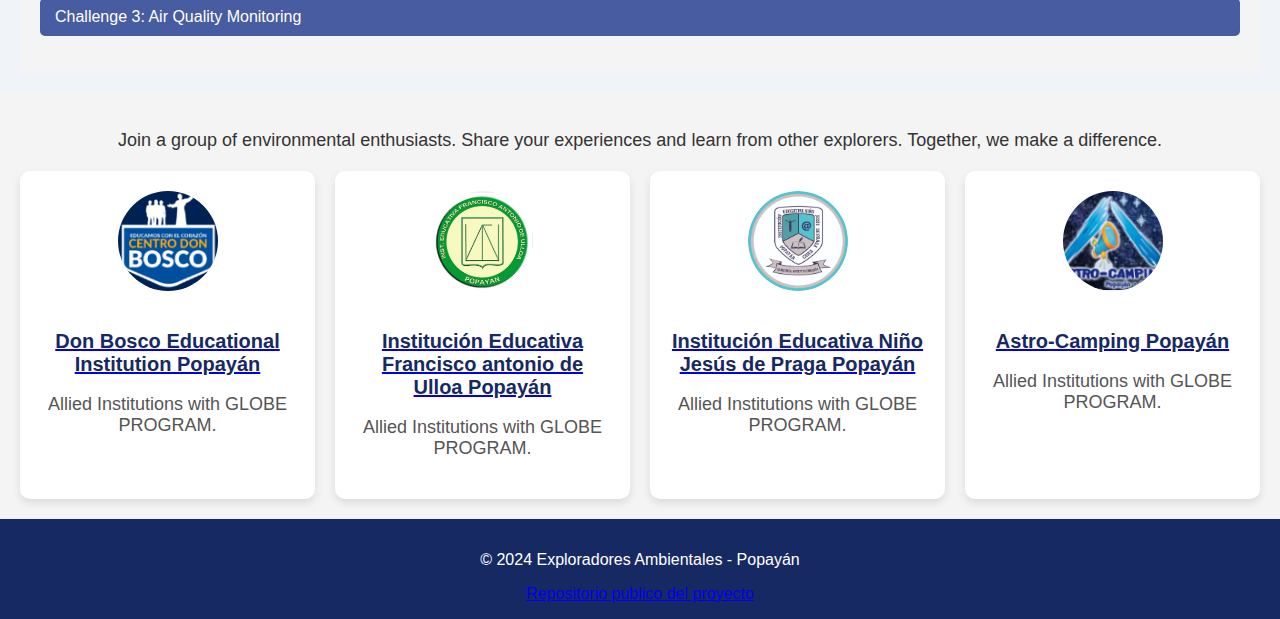
==== commit c8feae3c: "Update index.html" ====
--- a/index.html
+++ b/index.html
@@ -135,7 +135,7 @@
 
     <footer>
         <p>&copy; 2024 Exploradores Ambientales - Popayán</p>
-        <a href="URL"> https://github.com/juanesCuadros/RokieExploradores</a>
+        <a href="https://github.com/juanesCuadros/RokieExploradores"> Repositorio publico del proyecto </a>
     </footer>
 
     <script src="script.js"></script>
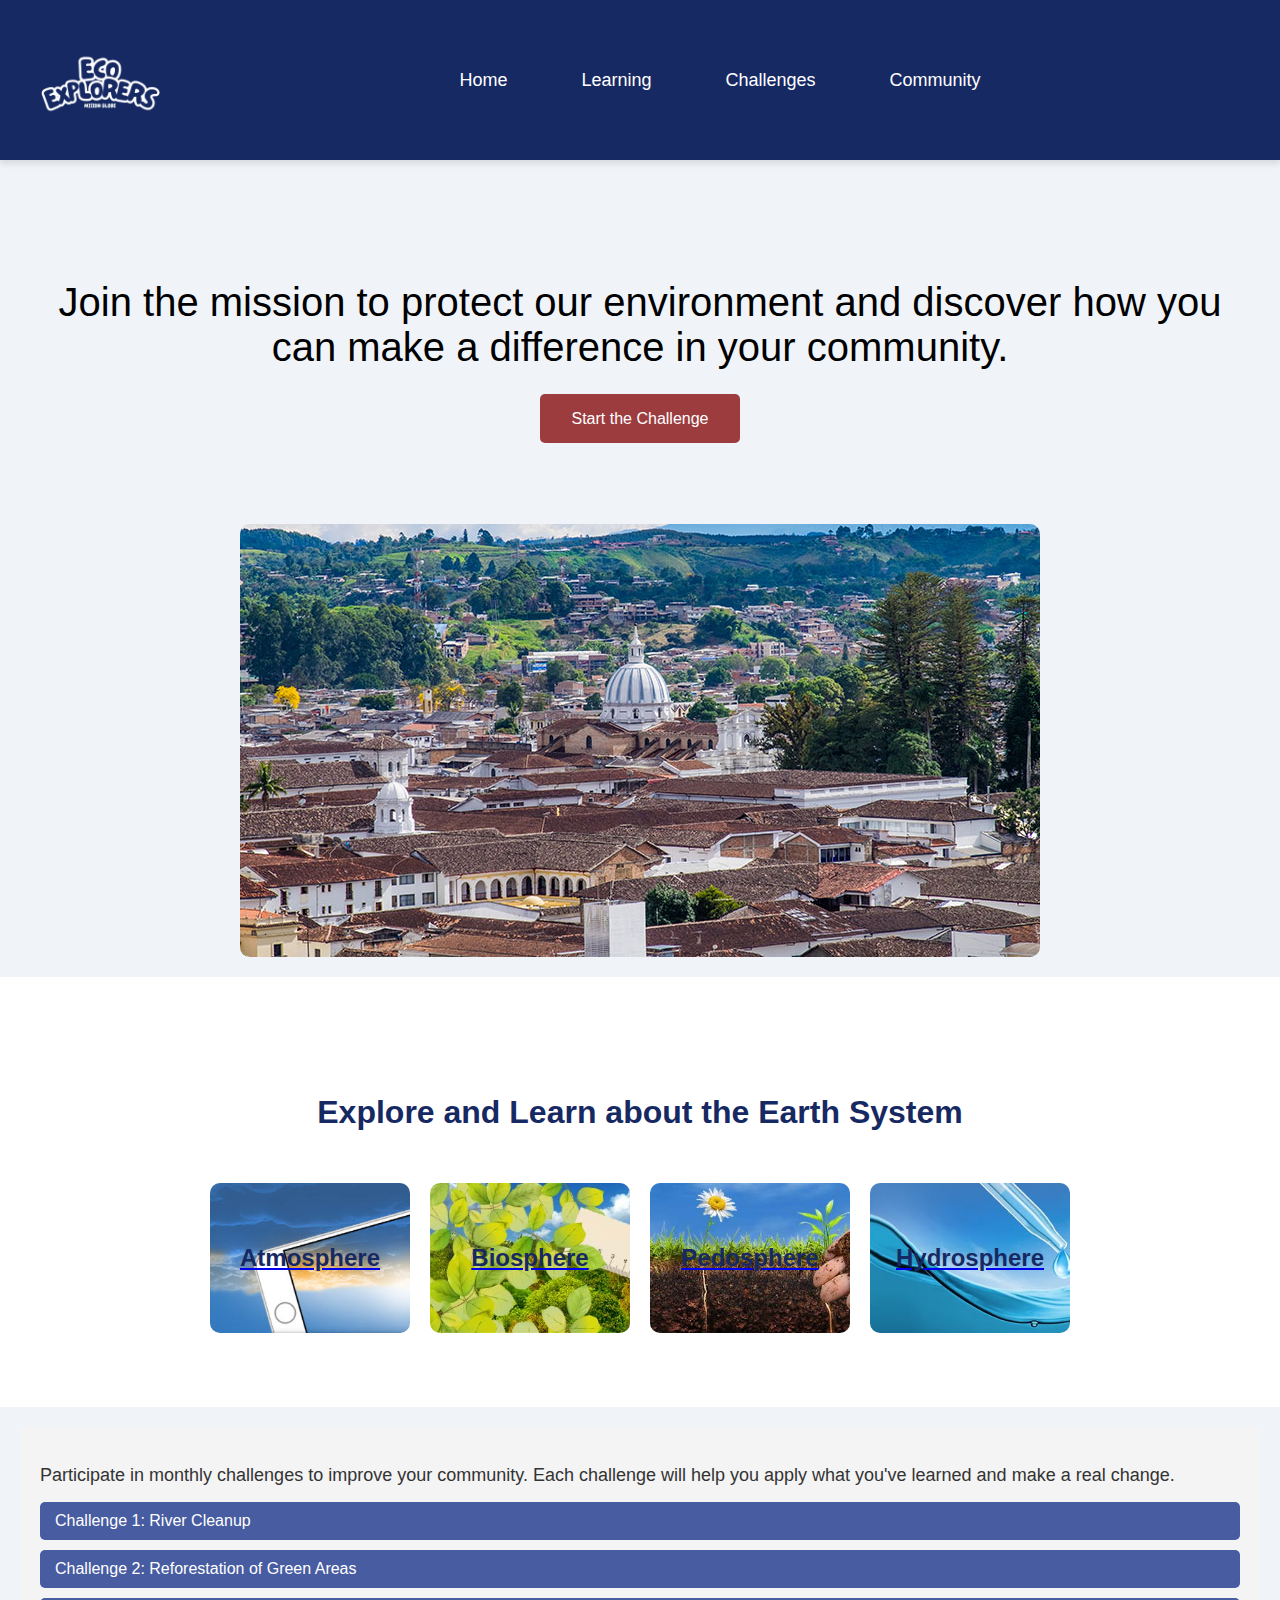
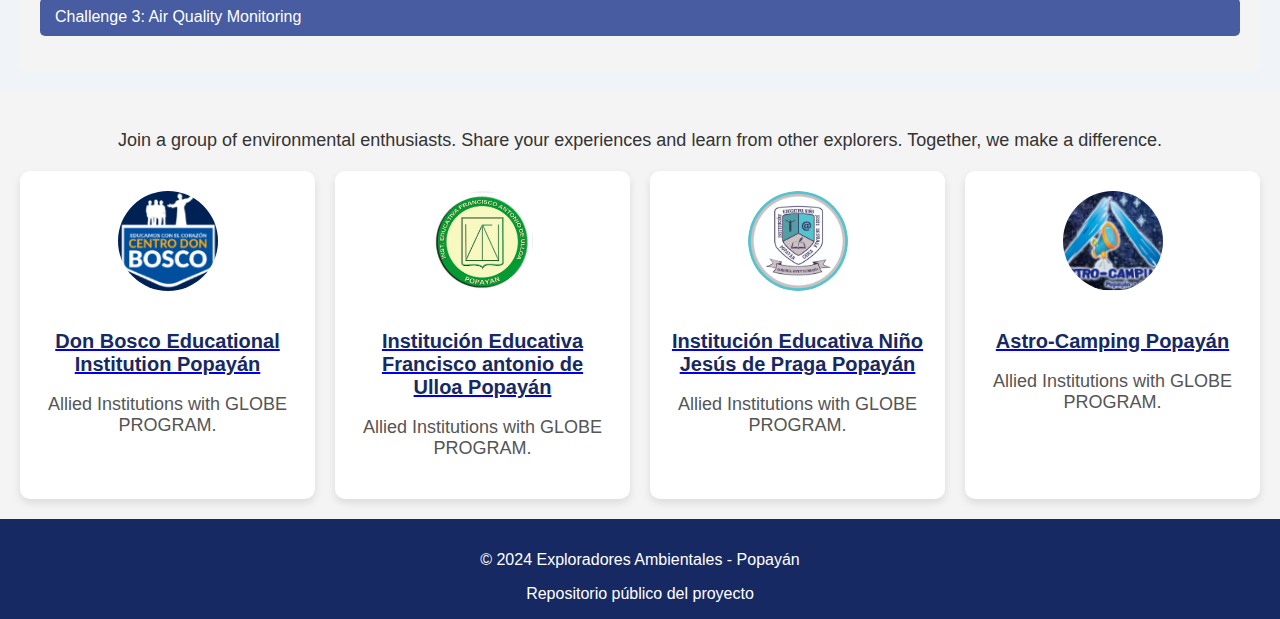
==== commit 37ee40e5: "Update index.html" ====
--- a/index.html
+++ b/index.html
@@ -135,7 +135,8 @@
 
     <footer>
         <p>&copy; 2024 Exploradores Ambientales - Popayán</p>
-        <a href="https://github.com/juanesCuadros/RokieExploradores"> Repositorio publico del proyecto </a>
+        <a href="https://github.com/juanesCuadros/RokieExploradores" style="color: white; text-decoration: none;">Repositorio público del proyecto</a>
+
     </footer>
 
     <script src="script.js"></script>
--- a/styles.css
+++ b/styles.css
@@ -97,6 +97,14 @@
     padding: 1rem 0;
 }
 
+footer a {
+    color: white;
+    text-decoration: none; /* Esto elimina el subrayado del enlace */
+}
+
+footer a:hover {
+    color: lightgray; /* Cambia el color al pasar el ratón */
+}
 
 #learn {
     padding: 4rem 2rem;
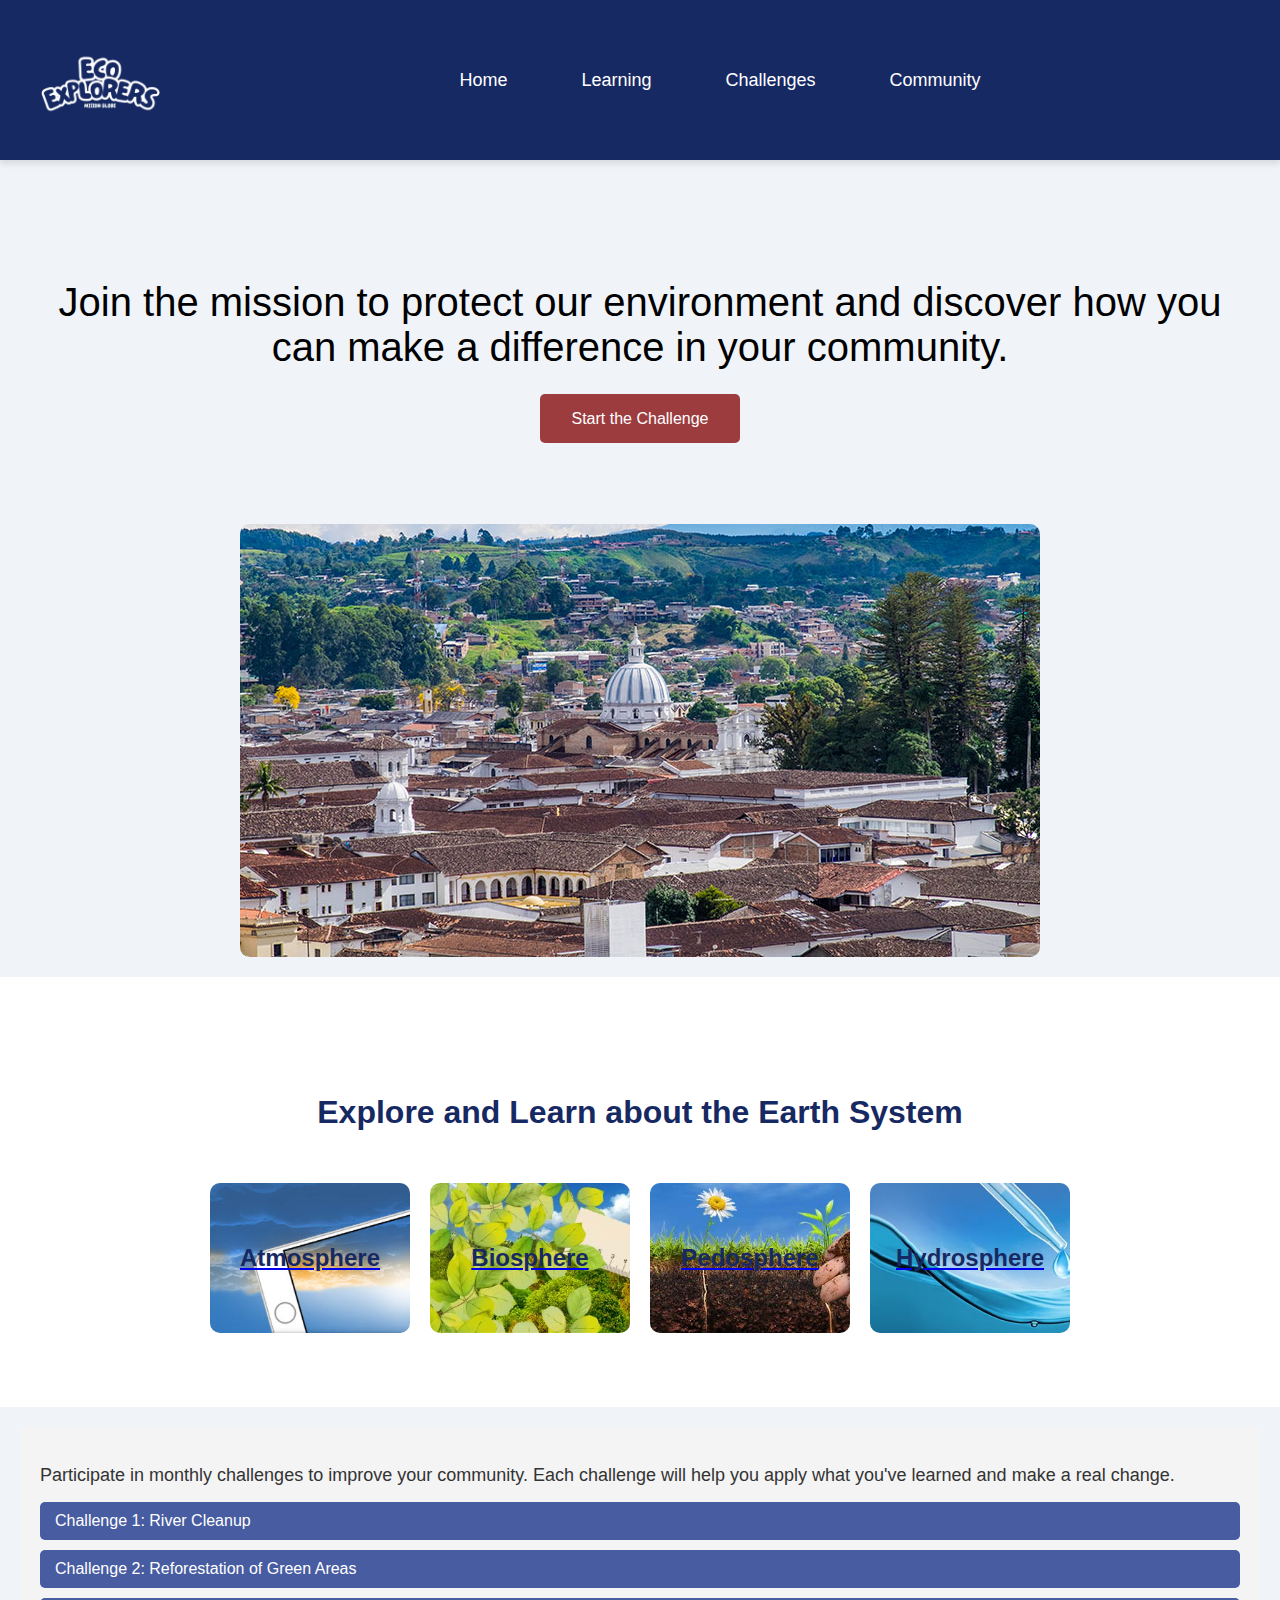
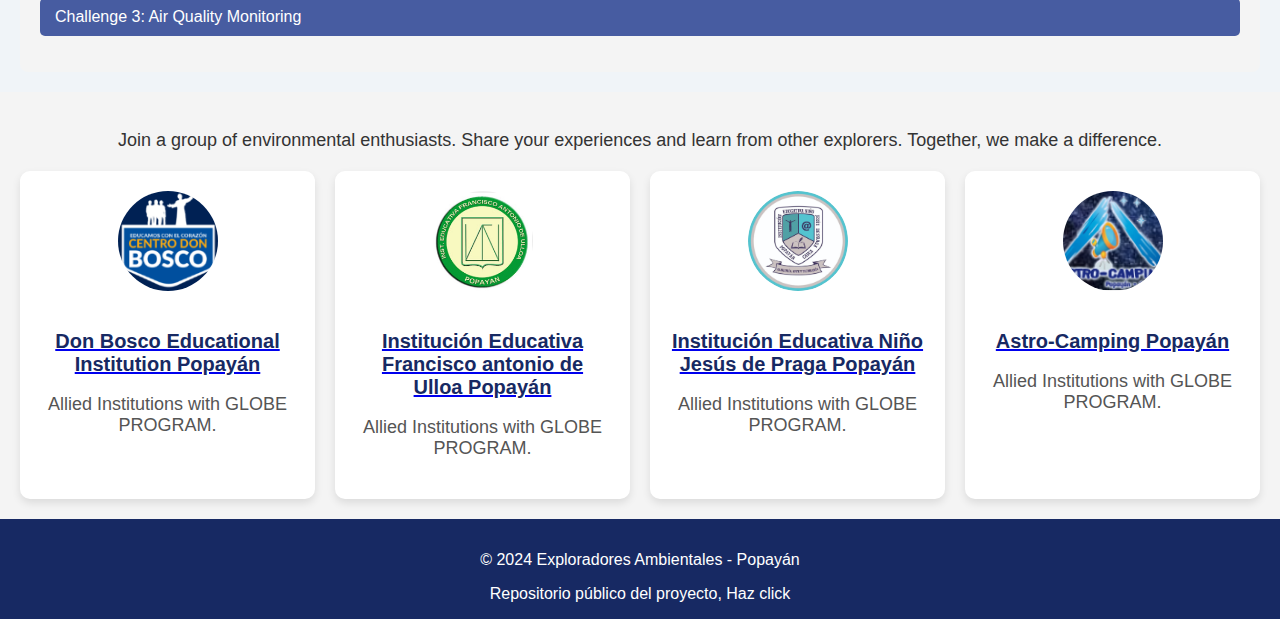
==== commit 6f29de01: "Update index.html" ====
--- a/index.html
+++ b/index.html
@@ -135,7 +135,8 @@
 
     <footer>
         <p>&copy; 2024 Exploradores Ambientales - Popayán</p>
-        <a href="https://github.com/juanesCuadros/RokieExploradores" style="color: white; text-decoration: none;">Repositorio público del proyecto</a>
+        <a href="https://github.com/juanesCuadros/RokieExploradores" style="color: white; text-decoration: none;">
+            Repositorio público del proyecto, Haz click</a>
 
     </footer>
 
